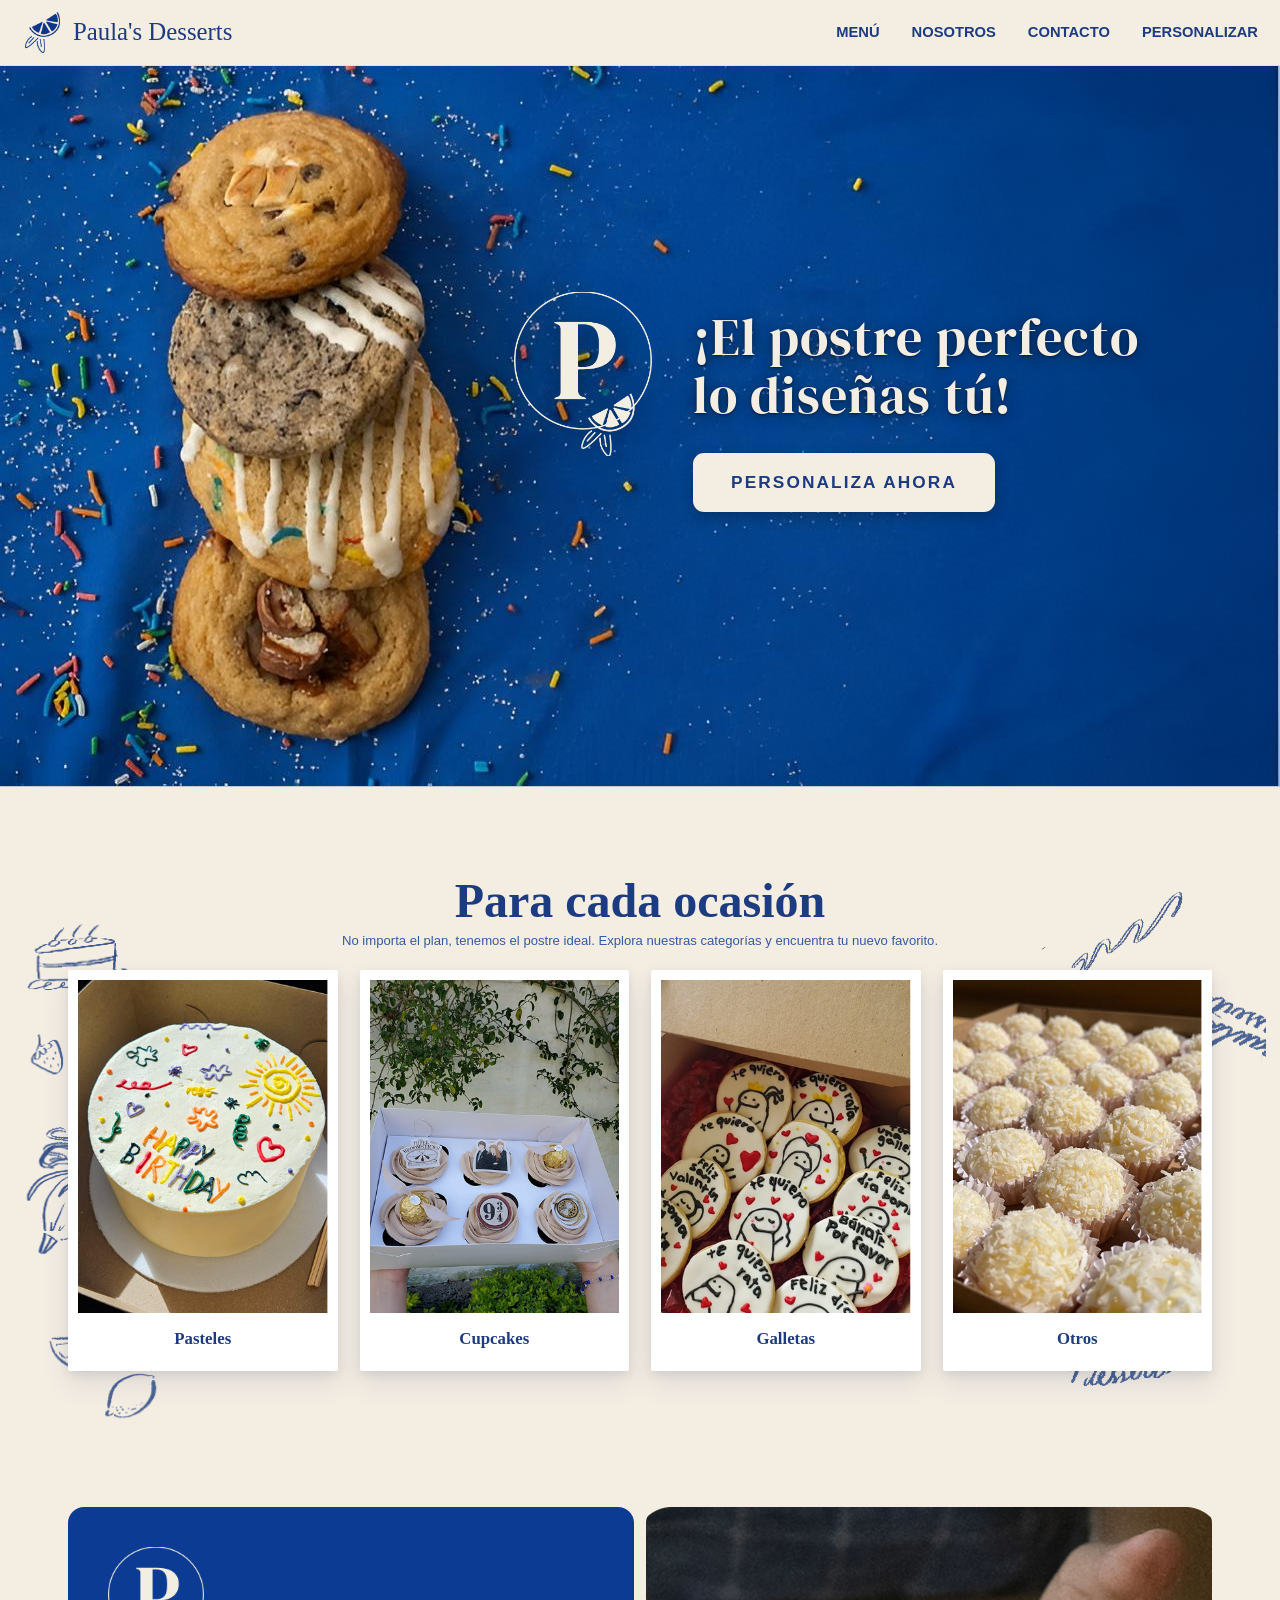
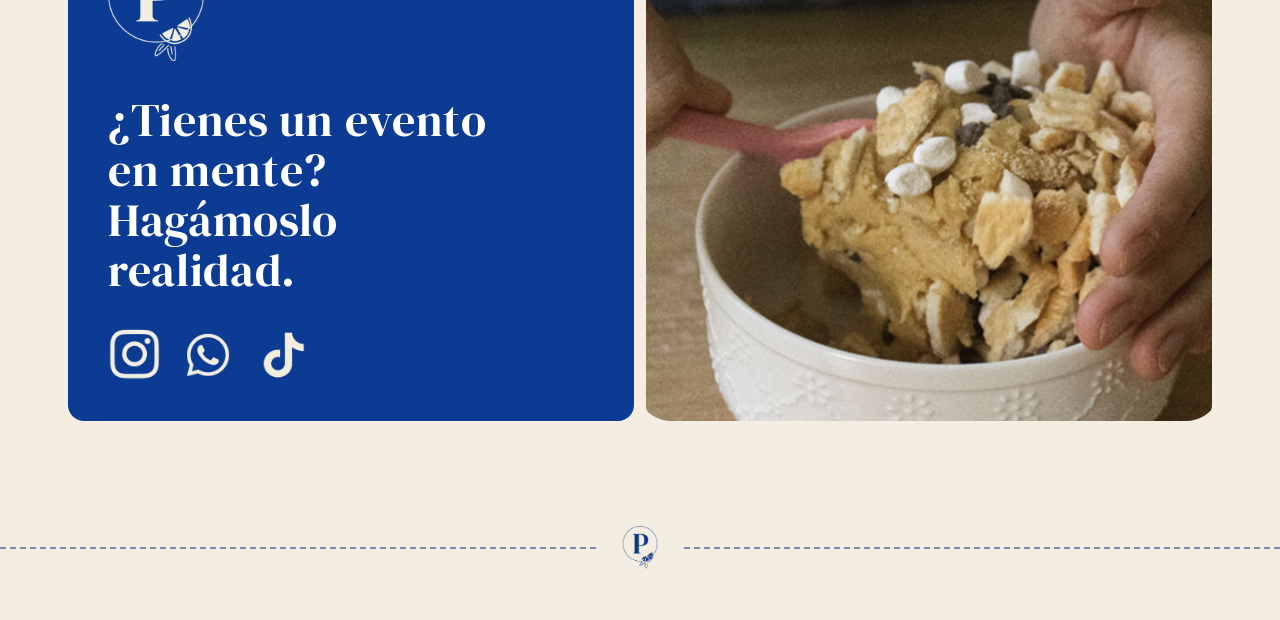
==== index.html @ a1a4c026 "arreglado" ====
<!DOCTYPE html>
<html lang="es">
<head>
  <meta charset="UTF-8" />
  <meta name="viewport" content="width=device-width, initial-scale=1.0" />
  <title>Paula's Desserts</title>
  <link rel="preconnect" href="https://fonts.googleapis.com" />
  <link rel="preconnect" href="https://fonts.gstatic.com" crossorigin />
  <link href="https://fonts.googleapis.com/css2?family=DM+Serif+Display:ital@0;1&display=swap" rel="stylesheet" />
  <link rel="stylesheet" href="./styles.css" />
</head>
<body>
  <div class="page-frame">
    <header class="header">
      <div class="header-inner">
        <a href="index.html" class="brand brand-link">
          <img src="Paula's_Desserts/Limon.png" alt="Logo Paula's Desserts" />
          <span class="brand-title">Paula's Desserts</span>
        </a>
        <nav class="menu">
          <div class="dropdown">
            <button type="button" class="dropbtn" aria-haspopup="true" aria-expanded="false">MENÚ</button>
            <div class="dropdown-content">
              <a href="pasteles.html">Pasteles</a>
              <a href="cupcakes.html">Cupcakes</a>
              <a href="galletas.html">Galletas</a>
              <a href="otros.html">Otros</a>
            </div>
          </div>
          <a href="SobreNosotros.html">NOSOTROS</a>
          <a href="index.html#contacto">CONTACTO</a>
          <a href="Producto.html">PERSONALIZAR</a>
        </nav>
      </div>
    </header>

    <main>
      <section class="hero">
        <img
          class="hero-bg" src="Paula's_Desserts/BgHome.png" alt="Banner Paula's Desserts" />
        <div class="hero-overlay">
          <div class="hero-overlay-inner">
            <img class="hero-overlay-logo" src="Paula's_Desserts/LogoBeige.png" alt="" />
            <div class="hero-overlay-column">
              <p class="hero-overlay-text">
                ¡El postre perfecto<br />
                lo diseñas tú!
              </p>
              <a class="hero-cta" href="Menu.html#menu-catalogo">PERSONALIZA AHORA</a>
            </div>
          </div>
        </div>
      </section>

      <section id="catalogo" class="section">
        <h2>Para cada ocasión</h2>
        <p class="subtitle">No importa el plan, tenemos el postre ideal. Explora nuestras categorías y encuentra tu nuevo favorito.</p>

        <div class="cards-deco-wrap">
          <img
            class="cards-corner cards-corner-tl"
            src="Paula's_Desserts/Ilustraciones1.png"
            alt=""
            aria-hidden="true"
          />
          <img
            class="cards-corner cards-corner-tr"
            src="Paula's_Desserts/Ilustraciones2.png"
            alt=""
            aria-hidden="true"
          />
          <img
            class="cards-corner cards-corner-bl"
            src="Paula's_Desserts/Ilustraciones3.png"
            alt=""
            aria-hidden="true"
          />
          <img
            class="cards-corner cards-corner-br"
            src="Paula's_Desserts/Ilustraciones4.PNG"
            alt=""
            aria-hidden="true"
          />

          <div class="cards">
            <article class="card">
              <img src="Paula's_Desserts/Pastel.png" alt="Imagen de pasteles" />
              <h3>Pasteles</h3>
            </article>
            <article class="card">
              <img src="Paula's_Desserts/Cupcakes.png" alt="Imagen de cupcakes" />
              <h3>Cupcakes</h3>
            </article>
            <article class="card">
              <img src="Paula's_Desserts/Galletas.png" alt="Imagen de galletas" />
              <h3>Galletas</h3>
            </article>
            <article class="card">
              <img src="Paula's_Desserts/Otros.png" alt="Imagen de otros" />
              <h3>Otros</h3>
            </article>
          </div>
        </div>
      </section>

      <section class="promo section">
        <article class="promo-card">
          <img class="promo-top-logo" src="Paula's_Desserts/LogoBeige.png" alt="Logo Paula's Desserts" />
          <div class="promo-main-wrap">
            <p class="promo-main">
              ¿Tienes un evento en mente?<br />
              Hagámoslo<br />
              realidad.
            </p>
          </div>
          <div class="promo-icon-row">
            <a
              class="promo-icon-link"
              href="https://www.instagram.com/paulas_desserts?igsh=MWc4dnR1M2llM2w2dw=="
              target="_blank"
              rel="noopener noreferrer"
              aria-label="Instagram"
            >
              <span class="promo-icon-slot">
                <img src="Paula's_Desserts/Instagram.png" alt="" />
              </span>
            </a>
            <a
              class="promo-icon-link"
              href="https://wa.me/593980191040?text=Hola!%20Quiero%20saber%20más%20sobre%20tus%20productos."
              target="_blank"
              rel="noopener noreferrer"
              aria-label="WhatsApp"
            >
              <span class="promo-icon-slot">
                <img src="Paula's_Desserts/Whatsapp.png" alt="" />
              </span>
            </a>
            <a
              class="promo-icon-link"
              href="https://www.tiktok.com/@paulas.desserts?_r=1&_t=ZS-96FyLa3Qzrh"
              target="_blank"
              rel="noopener noreferrer"
              aria-label="TikTok"
            >
              <span class="promo-icon-slot">
                <img src="Paula's_Desserts/Tiktok.png" alt="" />
              </span>
            </a>
          </div>
        </article>

        <article class="promo-photo">
            <img src="Paula's_Desserts/Masa.png" alt="Imagen mezclando" />
        </article>
      </section>

      <section id="contacto" class="section section-empty"></section>
      <section id="personalizacion" class="section section-empty"></section>
    </main>

    <footer class="about-site-footer">
      <div class="about-footer-row">
        <span class="about-footer-dash"></span>
        <div class="about-footer-logo-wrap">
          <img class="about-footer-logo-img" src="Paula's_Desserts/LogoAzul.png" alt="Paula's Desserts" />
        </div>
        <span class="about-footer-dash"></span>
      </div>
    </footer>
  </div>
</body>
</html>
---- styles.css ----
/* ==========================================================================
   VARIABLES GLOBALES
   Colores, fuentes y valores del sistema de diseño. Cambia aquí y se
   actualiza en todo el sitio automáticamente.
   ========================================================================== */

:root {
  --primary-blue: #1c3b80;
  --primary-blue-rgb: 28, 59, 128;
  --color-secondary: #2f5b9e;
  --color-accent: #7ba5d0;
  /* Alias DESIGN.md (mismo sistema que --primary-blue / --bg-color) */
  --color-bg: #f4ede2;
  --color-primary: #1c3b80;
  --color-text: #1f1f1f;
  --color-white: #ffffff;
  --color-bg-soft: #f5f0eb;
  --text-color: #1c3b80;
  --bg-color: #f4ede2;
  --white: #ffffff;
  --font-heading: 'DM Serif Display', serif;
  --font-body: Helvetica, Arial, sans-serif;
  /* Logo del banner: más px = más arriba (solo el ícono; cambia aquí o en cada media query abajo) */
  --hero-logo-up: 36px;
}


/* ==========================================================================
   RESET Y BASE
   Reglas que afectan a todos los elementos para que se comporten de forma
   predecible en distintos navegadores.
   ========================================================================== */

* {
  box-sizing: border-box;
}

html {
  width: 100%;
  overflow-x: hidden;
}

body {
  margin: 0;
  width: 100%;
  min-height: 100vh;
  display: flex;
  flex-direction: column;
  font-family: Arial, sans-serif;
  color: var(--text-color);
  background-color: var(--bg-color);
}

main {
  flex: 1 0 auto;
  width: 100%;
  display: block;
}

.page-frame {
  width: 100%;
  max-width: none;
  margin: 0;
  background: var(--bg-color);
  border: none;
}


/* ==========================================================================
   HEADER Y NAVEGACIÓN
   Barra superior con el logo de la marca y el menú de links.
   ========================================================================== */

.header {
  width: 100%;
  max-width: 100vw;
  background: var(--bg-color);
  border-bottom: 1px solid #e8dfd3;
  box-sizing: border-box;
}

.header-inner {
  width: 100%;
  max-width: none;
  margin: 0;
  padding: 12px clamp(10px, 2.2vw, 22px);
  display: flex;
  align-items: center;
  justify-content: space-between;
  gap: clamp(16px, 2.5vw, 28px);
  box-sizing: border-box;
}

/* Logo + nombre de la marca */
.brand {
  display: flex;
  align-items: center;
  gap: 10px;
  min-width: 0;
}

.brand img {
  width: clamp(32px, 3.2vw, 44px);
  height: clamp(32px, 3.2vw, 44px);
  object-fit: contain;
}

.brand h1 {
  margin: 0;
  color: var(--primary-blue);
  font-family: "HANDELSON THREE", "Brush Script MT", cursive;
  font-size: clamp(1.35rem, 2.8vw, 1.95rem);
  font-weight: 300;
  line-height: 1;
  white-space: nowrap;
}

/* Versión de la marca que funciona como link (usada en Sobre nosotros) */
.brand-link {
  text-decoration: none;
  color: inherit;
  display: flex;
  align-items: center;
  gap: 10px;
  min-width: 0;
}

.brand-title {
  margin: 0;
  color: var(--primary-blue);
  font-family: "HANDELSON THREE", "Brush Script MT", cursive;
  font-size: clamp(1.15rem, 2.2vw, 1.55rem);
  font-weight: 300;
  line-height: 1;
  white-space: nowrap;
}

/* Links del menú de navegación */
.menu {
  display: flex;
  align-items: center;
  gap: clamp(20px, 2.8vw, 32px);
  flex-wrap: wrap;
  justify-content: flex-end;
}

/* Estilos para los enlaces normales y el botón del menú desplegable */
.menu a, 
.dropbtn {
  color: var(--primary-blue);
  text-decoration: none;
  font-size: clamp(0.72rem, 1.15vw, 0.95rem);
  font-weight: 700;
  display: inline-block;
  transition: transform 0.2s ease, text-shadow 0.2s ease;
  
  /* Reset default button styles para que se vea igual a los enlaces */
  background: none;
  border: none;
  font-family: inherit;
  cursor: pointer;
  padding: 0;
}

/* Efecto hover para enlaces normales y el botón principal */
.menu a:hover, 
.dropbtn:hover {
  transform: translateY(-3px) scale(1.08);
  text-shadow: 0 2px 6px rgba(28, 59, 128, 0.25);
}

/* --- ESTILOS DEL MENÚ DESPLEGABLE (DROPDOWN) --- */

/* El contenedor invisible que envuelve el botón */
.dropdown {
  position: relative;
  display: inline-block;
}

/* La caja blanca del menú emergente (Oculta por defecto) */
.dropdown-content {
  display: none;
  position: absolute;
  background-color: white; 
  min-width: 150px;
  box-shadow: 0px 8px 16px 0px rgba(0,0,0,0.15);
  z-index: 10;
  border-radius: 8px;
  top: 100%;
  left: 50%;
  transform: translateX(-50%);
  padding: 10px 0; 
}

/* Estilos para los enlaces ADENTRO de la cajita desplegable */
.dropdown-content a {
  color: var(--primary-blue);
  padding: 12px 20px;
  display: block; 
  font-weight: 500; 
  font-size: 0.9rem;
  text-align: center;
}

/* Efecto hover ADENTRO de la cajita (fondo gris, sin animación de salto) */
.dropdown-content a:hover {
  background-color: #f4f4f4; 
  transform: none; 
  text-shadow: none;
}

/* Mostrar la caja blanca cuando el mouse pasa por encima */
.dropdown:hover .dropdown-content {
  display: block;
}

/* ==========================================================================
   HERO (BANNER PRINCIPAL)
   Imagen grande de portada con texto y botón superpuestos.
   ========================================================================== */

.hero {
  position: relative;
  width: 100%;
  max-width: 100vw;
  margin: 0;
  padding: 0;
  background-color: var(--bg-color);
  border-bottom: 1px solid rgba(28, 59, 128, 0.22);
  box-sizing: border-box;
  /* Si falla la imagen del banner, el bloque no colapsa y el overlay no invade el header */
  min-height: clamp(220px, 38vw, 420px);
}

/* Imagen completa al ancho de la ventana; sin recorte */
.hero-bg {
  width: 100%;
  max-width: 100%;
  height: auto;
  display: block;
}

/* Capa encima de la imagen que contiene el logo, texto y botón */
.hero-overlay {
  position: absolute;
  inset: 0;
  display: flex;
  align-items: center;
  justify-content: center;
  padding-top: clamp(14px, 4vw, 44px);
  padding-bottom: clamp(14px, 4vw, 44px);
  padding-left: clamp(26%, 30vw, 38%);
  padding-right: clamp(5%, 9vw, 14%);
  pointer-events: none;
  transform: translate(52px, -16px);
}

.hero-overlay-inner {
  display: flex;
  flex-direction: row;
  flex-wrap: nowrap;
  align-items: center;
  gap: clamp(20px, 3.2vw, 44px);
}

.hero-overlay-column {
  display: flex;
  flex-direction: column;
  align-items: flex-start;
  gap: clamp(18px, 2.5vw, 28px);
}

.hero-overlay-logo {
  position: relative;
  top: calc(-1 * var(--hero-logo-up));
  width: clamp(78px, 10.8vw, 148px);
  height: auto;
  flex-shrink: 0;
  object-fit: contain;
  filter: drop-shadow(0 2px 14px rgba(0, 0, 0, 0.35));
}

.hero-overlay-text {
  margin: 0;
  max-width: 20ch;
  font-family: "DM Serif Display", Georgia, serif;
  font-weight: 400;
  font-size: clamp(1.4rem, 4.2vw, 3.25rem);
  line-height: 1.12;
  letter-spacing: 0.02em;
  color: #f4ede2;
  text-align: left;
  text-shadow:
    0 2px 16px rgba(0, 0, 0, 0.45),
    0 1px 3px rgba(0, 0, 0, 0.5);
}

/* Botón "Ver catálogo" del hero */
.hero-cta {
  pointer-events: auto;
  display: inline-block;
  padding: 17px 36px;
  font-family: Arial, sans-serif;
  font-size: clamp(0.85rem, 1.35vw, 1.08rem);
  font-weight: 700;
  letter-spacing: 0.12em;
  text-decoration: none;
  text-transform: uppercase;
  color: var(--primary-blue);
  background-color: #f4ede2;
  border: 2px solid #f4ede2;
  border-radius: 11px;
  box-shadow: 0 4px 14px rgba(0, 0, 0, 0.25);
  transition:
    background-color 0.2s ease,
    color 0.2s ease,
    border-color 0.2s ease,
    transform 0.15s ease;
}

.hero-cta:hover {
  background-color: var(--primary-blue);
  color: #f4ede2;
  border-color: var(--primary-blue);
  transform: translateY(-2px);
}

.hero-cta:focus-visible {
  outline: 2px solid #f4ede2;
  outline-offset: 3px;
}


/* ==========================================================================
   SECCIONES GENÉRICAS
   Contenedor centrado con padding que se usa en toda la página.
   ========================================================================== */

.section {
  max-width: 1180px;
  margin: 0 auto;
  padding: 26px 18px 34px;
}

.section h2 {
  margin: 0;
  text-align: center;
  color: var(--primary-blue);
  font-size: clamp(2rem, 4vw, 3rem);
  font-family: "HANDELSON THREE", "Brush Script MT", cursive;
  line-height: 1;
}

.subtitle {
  margin: 6px 0 24px;
  text-align: center;
  color: #3659a5;
  font-size: 0.82rem;
}

/* Ajustes de espaciado específicos para la sección del catálogo en el index */
#catalogo.section {
  padding-top: clamp(90px, 3.5vw, 32px);
  padding-bottom: clamp(130px, 7vw, 90px);
}

#catalogo .subtitle {
  margin-top: 8px;
  margin-bottom: clamp(14px, 2.5vw, 22px);
}

.section-empty {
  min-height: 10px;
  padding-top: 0;
  padding-bottom: 0;
}


/* ==========================================================================
   TARJETAS DE CATÁLOGO (CARDS)
   Grilla de productos con imagen y nombre.
   ========================================================================== */

/* Contenedor que permite poner imágenes decorativas en las esquinas */
.cards-deco-wrap {
  position: relative;
  width: 100%;
  isolation: isolate;
  overflow: visible;
}

/* Imágenes decorativas de las esquinas */
.cards-corner {
  position: absolute;
  z-index: 0;
  display: block;
  width: clamp(160px, 32vw, 300px);
  height: auto;
  max-height: none;
  object-fit: contain;
  pointer-events: none;
}

.cards-corner-tl {
  top: 0;
  left: 0;
  transform: translate(-18%, -18%);
}

.cards-corner-tr {
  top: 0;
  right: 0;
  transform: translate(18%, -42%);
}

.cards-corner-bl {
  bottom: 0;
  left: 0;
  transform: translate(-18%, 18%);
}

.cards-corner-br {
  bottom: 0;
  right: 0;
  transform: translate(18%, 18%);
}

/* La grilla de cards queda encima de las imágenes decorativas */
.cards-deco-wrap .cards {
  position: relative;
  z-index: 1;
  width: 100%;
}

/* Grilla de 4 columnas */
.cards {
  display: grid;
  grid-template-columns: repeat(4, minmax(170px, 1fr));
  gap: 22px;
}

/* Tarjeta individual */
.card {
  background: var(--white);
  text-align: center;
  padding: 10px 10px 0 10px;
  box-shadow:
    0 12px 28px rgba(28, 59, 128, 0.1),
    0 4px 10px rgba(0, 0, 0, 0.08);
  border-radius: 2px;
  display: flex;
  flex-direction: column;
  align-items: stretch;
}

.card img {
  width: 100%;
  aspect-ratio: 3 / 4;
  object-fit: cover;
  display: block;
}

/* Placeholder rayado que ocupa el lugar de la foto mientras no hay imagen */
.photo-placeholder {
  width: 100%;
  aspect-ratio: 4 / 3;
  display: grid;
  place-items: center;
  background: repeating-linear-gradient(
    -45deg,
    #ecf1ff 0,
    #ecf1ff 10px,
    #f8faff 10px,
    #f8faff 20px
  );
  color: #6e84b8;
  font-size: 0.75rem;
  font-weight: 700;
  letter-spacing: 0.06em;
}

.card h3 {
  margin: 0;
  padding: 16px 10px 22px;
  color: var(--primary-blue);
  font-size: 1.05rem;
  font-family: Georgia, "Times New Roman", Times, serif;
  font-weight: 700;
  line-height: 1.2;
  flex: 1;
  display: flex;
  align-items: center;
  justify-content: center;
  min-height: 3.25rem;
}


/* ==========================================================================
   POLAROIDS
   Tarjetas estilo polaroid usadas en Menú y Productos relacionados.
   ========================================================================== */

.polaroid-grid {
  display: grid;
  grid-template-columns: repeat(2, 1fr);
  gap: 16px;
}

.polaroid {
  background: var(--white);
  padding: 12px 12px calc(12px + 6px);
  box-shadow: 0 2px 8px rgba(var(--primary-blue-rgb), 0.10), 0 1px 2px rgba(0,0,0,0.06);
  display: flex;
  flex-direction: column;
  transition: transform 0.18s ease, box-shadow 0.18s ease;
  cursor: default;
  text-decoration: none;
  color: inherit;
}

.polaroid:hover {
  transform: translateY(-3px) rotate(0.4deg);
  box-shadow: 0 6px 18px rgba(var(--primary-blue-rgb), 0.14), 0 2px 4px rgba(0,0,0,0.08);
}

.polaroid-img {
  width: 100%;
  aspect-ratio: 1 / 1;
  object-fit: cover;
  display: block;
  background: var(--bg-color);
}

.polaroid-label {
  padding-top: 10px;
  text-align: center;
}

.polaroid-label .product-name {
  font-family: var(--font-heading);
  font-size: 18px;
  color: var(--primary-blue);
  line-height: 1.3;
}

.polaroid-label .product-desc {
  font-size: 12px;
  color: var(--primary-blue);
  opacity: 0.55;
  margin-top: 2px;
  line-height: 1.35;
}


/* ==========================================================================
   SECCIÓN PROMO
   Bloque de dos columnas: tarjeta de texto azul + foto del producto.
   ========================================================================== */

.promo {
  display: grid;
  grid-template-columns: 1fr 1fr;
  gap: 12px;
  padding-top: 6px;
  align-items: stretch;
}

/* Tarjeta azul con logo, título y links de redes */
.promo-card {
  background: #0b3b92;
  color: #fff;
  border-radius: 16px;
  min-height: clamp(300px, 42vw, 460px);
  height: 100%;
  padding: clamp(24px, 5vw, 40px) clamp(22px, 5vw, 40px);
  display: flex;
  flex-direction: column;
  justify-content: space-between;
  align-items: flex-start;
  gap: clamp(14px, 2.5vw, 22px);
  box-sizing: border-box;
}

.promo-top-logo {
  width: clamp(64px, 9vw, 96px);
  height: auto;
  object-fit: contain;
  flex-shrink: 0;
}

.promo-main-wrap {
  flex: 1;
  display: flex;
  align-items: center;
  justify-content: flex-start;
  width: 100%;
  min-height: 0;
  padding: clamp(4px, 1vw, 12px) 0;
}

.promo-main {
  margin: 0;
  font-family: "DM Serif Display", Georgia, "Times New Roman", serif;
  font-weight: 400;
  font-size: clamp(1.65rem, 4vw, 2.85rem);
  line-height: 1.1;
  letter-spacing: 0.015em;
  text-align: left;
  max-width: 78%;
  width: auto;
}

/* Fila de íconos de redes sociales */
.promo-icon-row {
  display: flex;
  flex-wrap: wrap;
  align-items: center;
  justify-content: flex-start;
  gap: clamp(14px, 2.5vw, 22px);
  flex-shrink: 0;
  width: 100%;
}

.promo-icon-link {
  display: inline-flex;
  flex-shrink: 0;
  text-decoration: none;
  color: inherit;
  border-radius: 8px;
}

.promo-icon-link:focus-visible {
  outline: 2px solid rgba(255, 255, 255, 0.75);
  outline-offset: 3px;
}

.promo-icon-slot {
  flex-shrink: 0;
  width: clamp(36px, 4.5vw, 52px);
  height: clamp(36px, 4.5vw, 52px);
  display: flex;
  align-items: center;
  justify-content: center;
}

.promo-icon-slot img {
  width: 100%;
  height: 100%;
  object-fit: contain;
  display: block;
}

/* Columna derecha de la promo: foto del producto */
.promo-photo {
  overflow: hidden;
  border-radius: 16px;
  min-height: clamp(300px, 42vw, 460px);
  height: 100%;
  display: flex;
  align-items: stretch;
}

.promo-photo img {
  width: 100%;
  height: 100%;
  min-height: clamp(300px, 42vw, 460px);
  object-fit: cover;
  display: block;
}

.photo-large {
  min-height: 240px;
}


/* ==========================================================================
   PÁGINA: SOBRE NOSOTROS
   Estilos exclusivos de SobreNosotros.html.
   ========================================================================== */

/* Sección principal con texto centrado */
.about-page-main {
  max-width: 900px;
  margin: 0 auto;
  padding: clamp(32px, 6vw, 56px) clamp(18px, 4vw, 40px) 72px;
}

.about-page-main h2 {
  margin: 0 0 20px;
  color: var(--primary-blue);
  font-family: "HANDELSON THREE", "Brush Script MT", cursive;
  font-size: clamp(2rem, 4vw, 2.75rem);
  text-align: center;
}

.about-placeholder {
  margin: 0 auto;
  max-width: 52ch;
  color: #444;
  font-size: 1rem;
  line-height: 1.65;
  text-align: center;
}

/* Bloque hero azul: foto polaroid + columna de texto */
.about-hero {
  background: var(--primary-blue);
  color: #fff;
  padding: clamp(36px, 6vw, 72px) clamp(18px, 4vw, 48px);
}

.about-hero-inner {
  max-width: 1180px;
  margin: 0 auto;
  display: grid;
  grid-template-columns: 1fr 1fr;
  gap: clamp(24px, 4vw, 48px);
  align-items: center;
}

/* Columna izquierda: foto polaroid con decoraciones */
.about-col-photo {
  display: flex;
  justify-content: center;
}

.about-polaroid-deco {
  position: relative;
  display: inline-block;
  isolation: isolate;
  overflow: visible;
}

.about-polaroid-deco .about-polaroid {
  position: relative;
  z-index: 1;
}

/* Imágenes decorativas de esquina alrededor del polaroid */
.about-polaroid-corner {
  position: absolute;
  z-index: 0;
  width: clamp(150px, 38vw, 300px);
  height: auto;
  object-fit: contain;
  pointer-events: none;
  /* Tinte beige acorde al fondo del sitio (#f4ede2); solo afecta a estas PNG */
  filter: brightness(0) saturate(100%) invert(94%) sepia(18%) saturate(420%)
    hue-rotate(318deg) brightness(104%) contrast(91%);
}

.about-polaroid-corner-tl {
  top: 0;
  left: 0;
  transform: translate(-22%, -22%);
}

.about-polaroid-corner-tr {
  top: 0;
  right: 0;
  transform: translate(22%, -38%);
}

.about-polaroid-corner-bl {
  bottom: 0;
  left: 0;
  transform: translate(-22%, 22%);
}

.about-polaroid-corner-br {
  bottom: 0;
  right: 0;
  transform: translate(22%, 22%);
}

/* Marco estilo polaroid de la foto */
.about-polaroid {
  margin: 0;
  background: #fff;
  padding: 12px 12px 0;
  border-radius: 4px;
  box-shadow:
    0 16px 40px rgba(0, 0, 0, 0.22),
    0 4px 12px rgba(0, 0, 0, 0.12);
  transform: translateX(28px) rotate(-4deg);
  max-width: min(100%, 340px);
}

.about-polaroid-inner {
  overflow: hidden;
  background: #e8e4dc;
}

/* Placeholder de la foto dentro del polaroid */
.about-photo-slot {
  aspect-ratio: 4 / 5;
  display: grid;
  place-items: center;
  background: linear-gradient(145deg, #dfe5ee 0%, #ece8e0 100%);
  color: rgba(28, 59, 128, 0.45);
  font-size: 0.85rem;
  font-weight: 700;
  text-transform: uppercase;
  letter-spacing: 0.06em;
}

.about-polaroid-inner img {
  width: 100%;
  height: 100%;
  object-fit: cover;
  display: block;
}

.about-photo-label {
  padding: 12px;
  text-align: center;
}

/* Pie del polaroid con badge y nombre en script */
.about-polaroid-caption {
  padding: 14px 10px 18px;
  display: flex;
  flex-direction: column;
  align-items: center;
  gap: 8px;
  text-align: center;
}

.about-caption-badge {
  display: inline-block;
  background: var(--primary-blue);
  color: #fff;
  font-family: Arial, sans-serif;
  font-size: clamp(0.85rem, 1.6vw, 1.05rem);
  font-weight: 700;
  letter-spacing: 0.04em;
  padding: 8px 18px;
  border-radius: 6px;
}

.about-caption-script {
  font-family: "HANDELSON THREE", "Brush Script MT", cursive;
  font-size: clamp(1rem, 2.2vw, 1.35rem);
  color: var(--primary-blue);
  line-height: 1.2;
}

/* Columna derecha: logo, título y párrafo de texto */
.about-col-text {
  display: flex;
  flex-direction: column;
  align-items: center;
  text-align: center;
  gap: clamp(18px, 3vw, 26px);
}

.about-logo-slot {
  width: clamp(72px, 12vw, 104px);
  height: clamp(72px, 12vw, 104px);
  border-radius: 50%;
  border: 2px dashed rgba(255, 255, 255, 0.45);
  background: rgba(255, 255, 255, 0.06);
  display: grid;
  place-items: center;
  flex-shrink: 0;
}

/* Etiqueta "logo" que aparece dentro del círculo y en el footer */
.about-logo-slot .about-logo-label,
.about-footer-logo-wrap .about-logo-label {
  font-size: 0.65rem;
  font-weight: 700;
  letter-spacing: 0.08em;
  text-transform: uppercase;
  color: rgba(255, 255, 255, 0.55);
}

.about-footer-logo-wrap .about-logo-label {
  color: rgba(28, 59, 128, 0.45);
  font-size: 0.5rem;
}

.about-heading {
  margin: 0;
  font-family: "DM Serif Display", Georgia, serif;
  font-weight: 400;
  font-size: clamp(1.65rem, 3.8vw, 2.6rem);
  line-height: 1.15;
  max-width: 18ch;
}

.about-copy {
  margin: 0;
  font-family: Arial, sans-serif;
  font-size: clamp(0.88rem, 1.6vw, 1rem);
  line-height: 1.75;
  max-width: 48ch;
  color: rgba(255, 255, 255, 0.95);
}

.about-logo-img {
  width: clamp(72px, 12vw, 104px);
  height: auto;
  object-fit: contain;
}

/* Footer de la página Sobre nosotros */
.about-site-footer {
  background: var(--bg-color);
  padding: clamp(28px, 5vw, 48px) 0;
  width: 100%;
}

.about-footer-row {
  display: flex;
  align-items: center;
  justify-content: center;
  gap: clamp(12px, 3vw, 20px);
  width: 100%;
  max-width: none;
  margin: 0;
  padding: 0;
}

/* Líneas punteadas a los lados del logo en el footer */
.about-footer-dash {
  flex: 1;
  min-width: 0;
  border-top: 2px dashed var(--primary-blue);
  opacity: 0.55;
}

.about-footer-logo-wrap {
  flex-shrink: 0;
  display: flex;
  align-items: center;
  justify-content: center;
}

.about-footer-logo-img {
  display: block;
  width: 48px;
  height: auto;
  max-width: 52px;
  max-height: 52px;
  object-fit: contain;
}


/* ==========================================================================
   RESPONSIVE — TABLET (≤ 900px)
   ========================================================================== */

@media (max-width: 900px) {
  .page-frame {
    margin: 0;
    border: 0;
  }

  /* Header se apila verticalmente */
  .header-inner {
    flex-direction: column;
    align-items: center;
    gap: 12px;
  }

  .menu {
    justify-content: center;
  }

  /* Catálogo pasa a 2 columnas */
  .cards {
    grid-template-columns: repeat(2, minmax(140px, 1fr));
  }

  /* Promo pasa a 1 columna */
  .promo {
    grid-template-columns: 1fr;
  }
}


/* ==========================================================================
   RESPONSIVE — TABLET CHICA (≤ 860px) — solo Sobre nosotros
   ========================================================================== */

@media (max-width: 860px) {
  .about-hero-inner {
    grid-template-columns: 1fr;
  }

  .about-polaroid {
    margin: 0 auto;
    transform: translateX(20px) rotate(-2deg);
  }

  .about-polaroid-corner {
    width: clamp(120px, 52vw, 240px);
  }

  .about-polaroid-corner-tl {
    transform: translate(-12%, -12%);
  }

  .about-polaroid-corner-tr {
    transform: translate(12%, -30%);
  }

  .about-polaroid-corner-bl {
    transform: translate(-12%, 12%);
  }

  .about-polaroid-corner-br {
    transform: translate(12%, 12%);
  }

  .about-heading {
    max-width: none;
  }
}


/* ==========================================================================
   RESPONSIVE — MÓVIL GRANDE (≤ 720px)
   ========================================================================== */

@media (max-width: 720px) {
  :root {
    --hero-logo-up: 22px;
  }

  .hero-overlay {
    padding-left: clamp(22%, 26vw, 40%);
    padding-right: clamp(12px, 4vw, 22px);
    transform: translate(18px, -10px);
  }

  .hero-overlay-inner {
    gap: clamp(10px, 2vw, 18px);
    max-width: 100%;
  }

  .hero-overlay-logo {
    width: clamp(62px, 14vw, 106px);
  }

  .hero-overlay-text {
    font-size: clamp(1.1rem, 5vw, 1.9rem);
    max-width: 15ch;
  }

  .hero-cta {
    padding: 14px 28px;
    font-size: clamp(0.78rem, 2.2vw, 0.95rem);
  }
}


/* ==========================================================================
   RESPONSIVE — MÓVIL (≤ 680px)
   Teléfonos: el banner ya no deja espacio útil con paddings del ~40%;
   apilamos y centramos el overlay.
   ========================================================================== */

@media (max-width: 680px) {
  .hero-overlay {
    align-items: center;
    justify-content: center;
    padding: clamp(14px, 5vw, 22px);
    transform: none;
  }

  .hero-overlay-inner {
    flex-direction: column;
    flex-wrap: wrap;
    align-items: center;
    justify-content: center;
    width: 100%;
    max-width: min(360px, 100%);
    margin-inline: auto;
    gap: clamp(10px, 3vw, 18px);
  }

  .hero-overlay-logo {
    top: 0;
  }

  .hero-overlay-column {
    align-items: center;
  }

  .hero-overlay-text {
    text-align: center;
    max-width: 22ch;
  }
}


/* ==========================================================================
   RESPONSIVE — MÓVIL CHICO (≤ 520px)
   ========================================================================== */

@media (max-width: 520px) {
  :root {
    --hero-logo-up: 16px;
  }

  .hero-overlay-text {
    font-size: clamp(0.95rem, 5.5vw, 1.45rem);
    max-width: 18ch;
  }

  .hero-overlay-logo {
    width: clamp(46px, 16vw, 76px);
  }

  .hero-cta {
    padding: 13px 22px;
    font-size: clamp(0.7rem, 3.5vw, 0.9rem);
    letter-spacing: 0.08em;
  }

  /* Header: marca se apila */
  .brand {
    flex-direction: column;
    gap: 6px;
  }

  .menu {
    gap: 12px;
  }

  .menu a {
    font-size: clamp(0.7rem, 2.8vw, 0.85rem);
  }

  /* Catálogo pasa a 1 columna */
  .cards {
    grid-template-columns: 1fr;
  }

  /* Decoraciones de esquinas más pequeñas */
  .cards-corner {
    width: clamp(120px, 42vw, 220px);
  }

  .cards-corner-tl {
    transform: translate(-12%, -12%);
  }

  .cards-corner-tr {
    transform: translate(12%, -36%);
  }

  .cards-corner-bl {
    transform: translate(-12%, 12%);
  }

  .cards-corner-br {
    transform: translate(12%, 12%);
  }
}
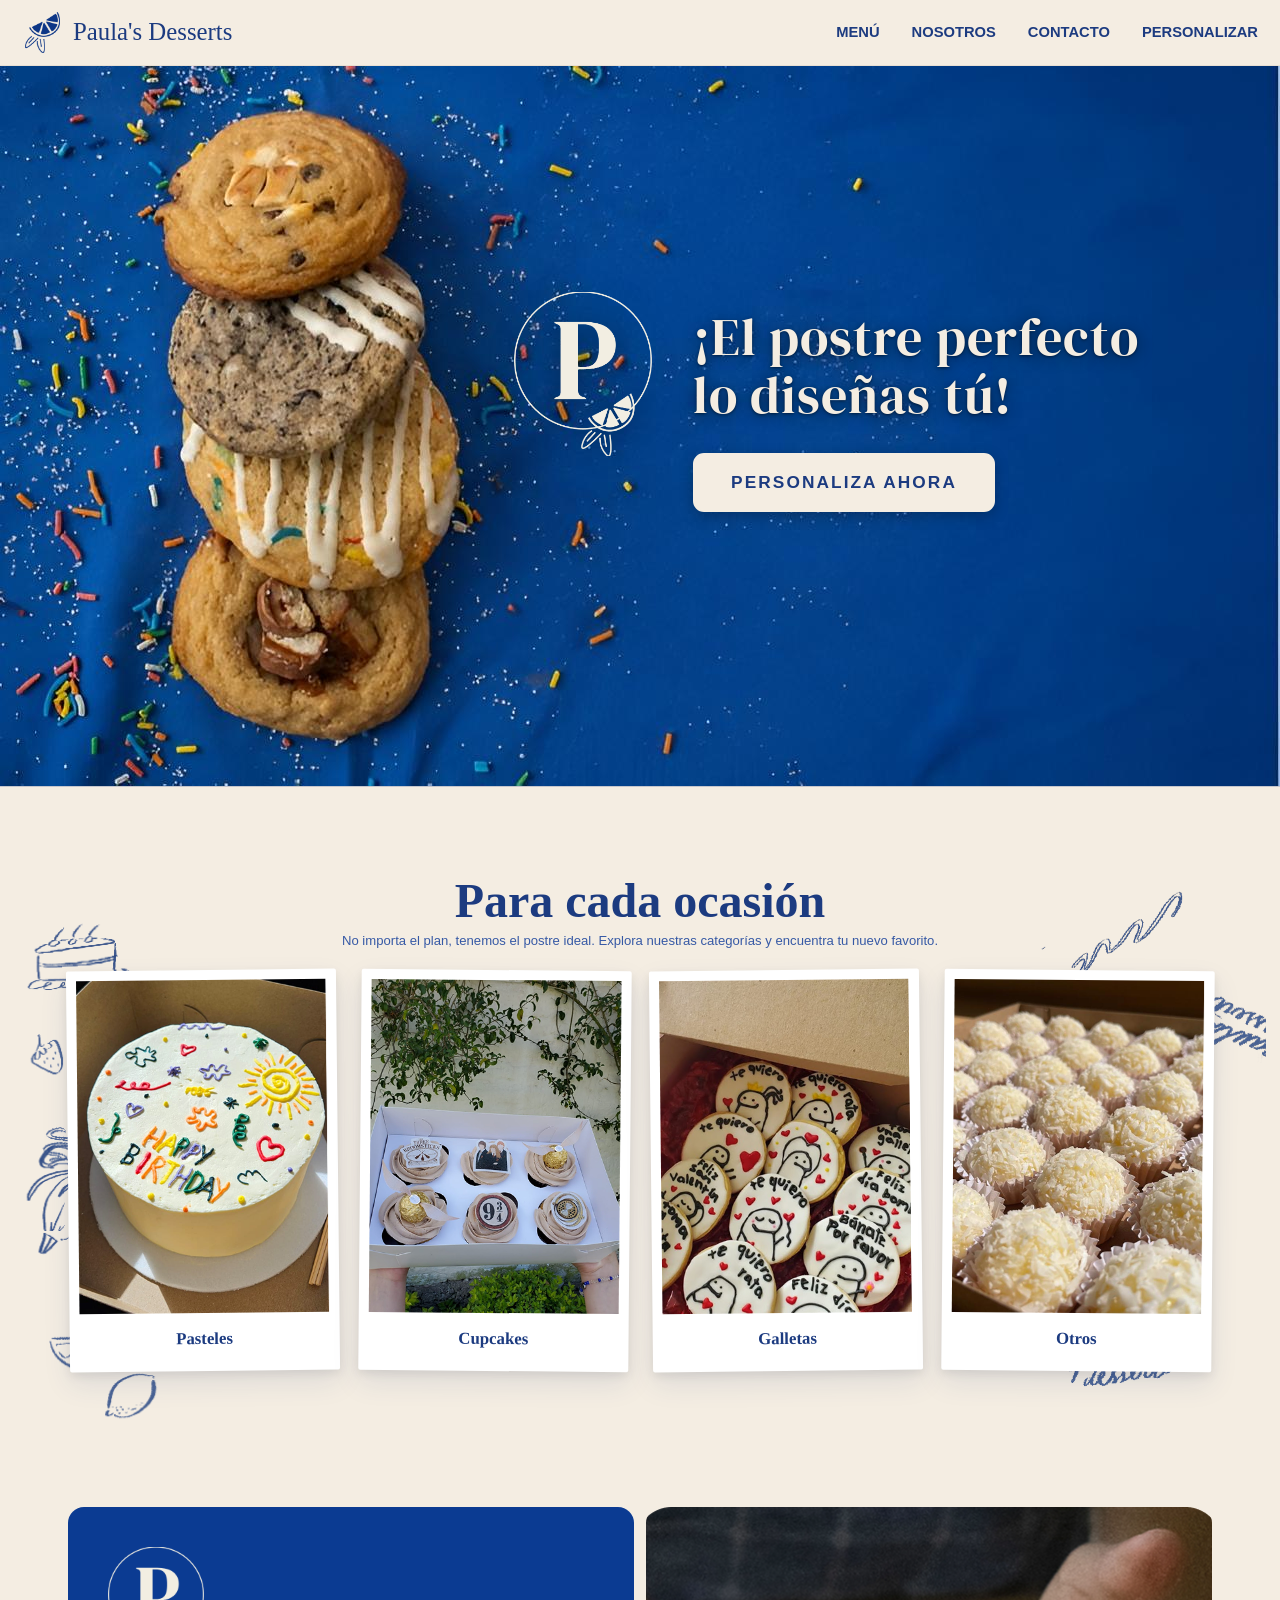
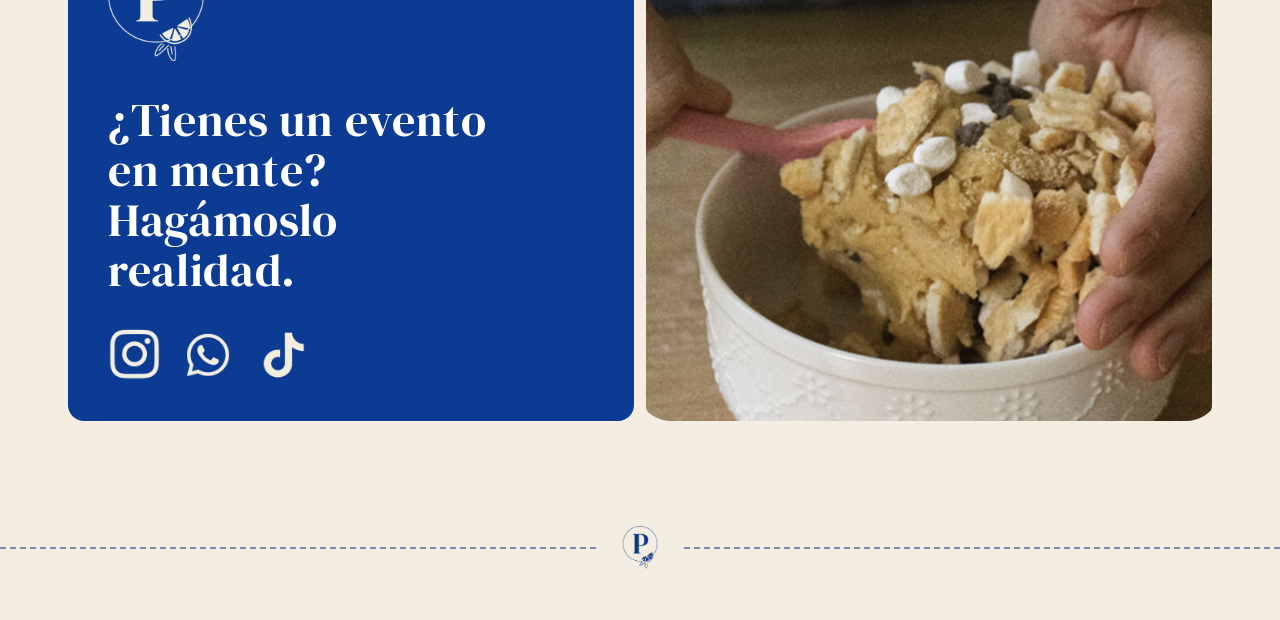
==== commit e06bcabc: "mejorar botones de index.html" ====
--- a/index.html
+++ b/index.html
@@ -1,4 +1,4 @@
-<!DOCTYPE html>
+﻿<!DOCTYPE html>
 <html lang="es">
 <head>
   <meta charset="UTF-8" />
@@ -17,6 +17,7 @@
           <img src="Paula's_Desserts/Limon.png" alt="Logo Paula's Desserts" />
           <span class="brand-title">Paula's Desserts</span>
         </a>
+
         <nav class="menu">
           <div class="dropdown">
             <button type="button" class="dropbtn" aria-haspopup="true" aria-expanded="false">MENÚ</button>
@@ -27,9 +28,9 @@
               <a href="otros.html">Otros</a>
             </div>
           </div>
-          <a href="SobreNosotros.html">NOSOTROS</a>
+          <a href="sobre_nosotros.html">NOSOTROS</a>
           <a href="index.html#contacto">CONTACTO</a>
-          <a href="Producto.html">PERSONALIZAR</a>
+          <a href="menu_personalizacion.html">PERSONALIZAR</a>
         </nav>
       </div>
     </header>
@@ -46,7 +47,7 @@
                 ¡El postre perfecto<br />
                 lo diseñas tú!
               </p>
-              <a class="hero-cta" href="Menu.html#menu-catalogo">PERSONALIZA AHORA</a>
+              <a class="hero-cta" href="menu_personalizacion.html">PERSONALIZA AHORA</a>
             </div>
           </div>
         </div>
@@ -83,22 +84,30 @@
           />
 
           <div class="cards">
-            <article class="card">
-              <img src="Paula's_Desserts/Pastel.png" alt="Imagen de pasteles" />
-              <h3>Pasteles</h3>
-            </article>
-            <article class="card">
-              <img src="Paula's_Desserts/Cupcakes.png" alt="Imagen de cupcakes" />
-              <h3>Cupcakes</h3>
-            </article>
-            <article class="card">
-              <img src="Paula's_Desserts/Galletas.png" alt="Imagen de galletas" />
-              <h3>Galletas</h3>
-            </article>
-            <article class="card">
-              <img src="Paula's_Desserts/Otros.png" alt="Imagen de otros" />
-              <h3>Otros</h3>
-            </article>
+            <a href="pasteles.html" class="card-link">
+              <article class="card">
+                <img src="Paula's_Desserts/Pastel.png" alt="Imagen de pasteles" />
+                <h3>Pasteles</h3>
+              </article>
+            </a>
+            <a href="cupcakes.html" class="card-link">
+              <article class="card">
+                <img src="Paula's_Desserts/Cupcakes.png" alt="Imagen de cupcakes" />
+                <h3>Cupcakes</h3>
+              </article>
+            </a>
+            <a href="galletas.html" class="card-link">
+              <article class="card">
+                <img src="Paula's_Desserts/Galletas.png" alt="Imagen de galletas" />
+                <h3>Galletas</h3>
+              </article>
+            </a>
+            <a href="otros.html" class="card-link">
+              <article class="card">
+                <img src="Paula's_Desserts/Otros.png" alt="Imagen de otros" />
+                <h3>Otros</h3>
+              </article>
+            </a>
           </div>
         </div>
       </section>
--- a/styles.css
+++ b/styles.css
@@ -1,4 +1,4 @@
-/* ==========================================================================
+﻿/* ==========================================================================
    VARIABLES GLOBALES
    Colores, fuentes y valores del sistema de diseño. Cambia aquí y se
    actualiza en todo el sitio automáticamente.
@@ -12,7 +12,7 @@
   /* Alias DESIGN.md (mismo sistema que --primary-blue / --bg-color) */
   --color-bg: #f4ede2;
   --color-primary: #1c3b80;
-  --color-text: #1f1f1f;
+  --color-text: #1c3b80;
   --color-white: #ffffff;
   --color-bg-soft: #f5f0eb;
   --text-color: #1c3b80;
@@ -451,6 +451,21 @@
   display: flex;
   flex-direction: column;
   align-items: stretch;
+  transition: transform 0.3s ease, box-shadow 0.3s ease;
+}
+
+a.card-link {
+  display: block;
+  text-decoration: none;
+  color: inherit;
+}
+a.card-link:nth-child(odd)  .card { transform: rotate(-0.6deg); }
+a.card-link:nth-child(even) .card { transform: rotate(0.5deg); }
+a.card-link:hover .card {
+  transform: rotate(0deg) translateY(-6px) scale(1.01) !important;
+  box-shadow:
+    0 16px 40px rgba(28, 59, 128, 0.18),
+    0 4px 10px rgba(0, 0, 0, 0.1);
 }
 
 .card img {
@@ -627,6 +642,17 @@
   text-decoration: none;
   color: inherit;
   border-radius: 8px;
+  transition: transform 0.22s ease, opacity 0.22s ease;
+}
+
+.promo-icon-link:hover {
+  transform: translateY(-4px) scale(1.12);
+  opacity: 0.75;
+}
+
+.promo-icon-link:active {
+  transform: translateY(-1px) scale(1.06);
+  opacity: 0.6;
 }
 
 .promo-icon-link:focus-visible {
@@ -675,7 +701,7 @@
 
 /* ==========================================================================
    PÁGINA: SOBRE NOSOTROS
-   Estilos exclusivos de SobreNosotros.html.
+   Estilos exclusivos de sobre_nosotros.html.
    ========================================================================== */
 
 /* Sección principal con texto centrado */
@@ -1159,4 +1185,33 @@
   .cards-corner-br {
     transform: translate(12%, 12%);
   }
-}
+
+/* The image wrapper / square container */
+.card-image {
+  width: 100%;
+  aspect-ratio: 1 / 1; /* keeps it square */
+  overflow: hidden;     /* clips anything outside */
+}
+
+/* The actual <img> tag inside it */
+.card-image img {
+  width: 100%;
+  height: 100%;
+  object-fit: cover;   /* fills the box, crops edges, no distortion */
+  object-position: center; /* crops from the center */
+  display: block;
+}
+.polaroid-photo-placeholder {
+  width: 100%;
+  aspect-ratio: 1 / 1;
+  overflow: hidden;
+}
+
+.polaroid-photo-placeholder img {
+  width: 100%;
+  height: 100%;
+  object-fit: cover;
+  object-position: center;
+  display: block;
+}
+}
